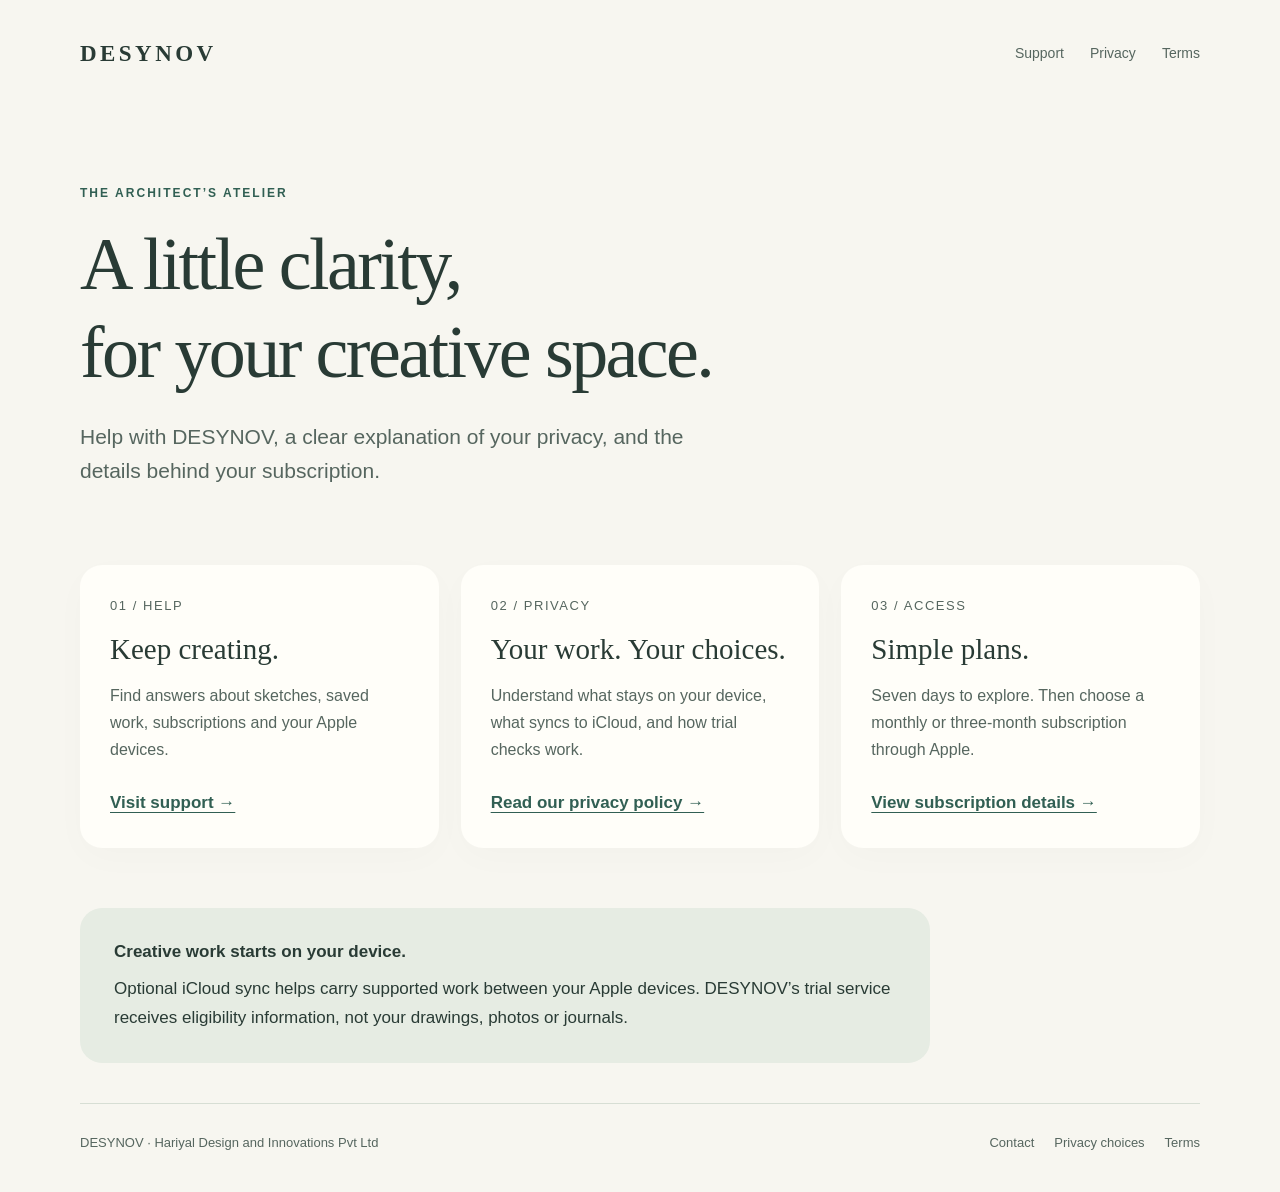
==== index.html @ f37a8d67 "Publish DESYNOV privacy, support and subscription pages" ====
<!doctype html>
<html lang="en"><head><meta charset="utf-8"><meta name="viewport" content="width=device-width,initial-scale=1"><meta name="description" content="DESYNOV support, privacy information and subscription guidance for your creative workspace."><meta name="referrer" content="strict-origin-when-cross-origin"><title>DESYNOV — Support &amp; Privacy</title><link rel="stylesheet" href="styles.css"></head>
<body><a class="skip" href="#main">Skip to content</a><div class="wrap">
<header class="header"><a class="brand" href="index.html" aria-label="DESYNOV home">DESYNOV</a><nav aria-label="Main navigation"><a href="support.html">Support</a><a href="privacy.html">Privacy</a><a href="terms.html">Terms</a></nav></header>
<main id="main"><section class="hero"><p class="eyebrow">The architect’s atelier</p><h1>A little clarity,<br>for your creative space.</h1><p class="lead">Help with DESYNOV, a clear explanation of your privacy, and the details behind your subscription.</p></section>
<div class="grid"><section class="card"><span class="number" aria-hidden="true">01 / HELP</span><h2>Keep creating.</h2><p>Find answers about sketches, saved work, subscriptions and your Apple devices.</p><a href="support.html">Visit support →</a></section><section class="card"><span class="number" aria-hidden="true">02 / PRIVACY</span><h2>Your work. Your choices.</h2><p>Understand what stays on your device, what syncs to iCloud, and how trial checks work.</p><a href="privacy.html">Read our privacy policy →</a></section><section class="card"><span class="number" aria-hidden="true">03 / ACCESS</span><h2>Simple plans.</h2><p>Seven days to explore. Then choose a monthly or three-month subscription through Apple.</p><a href="terms.html">View subscription details →</a></section></div>
<aside class="note"><strong>Creative work starts on your device.</strong><p>Optional iCloud sync helps carry supported work between your Apple devices. DESYNOV’s trial service receives eligibility information, not your drawings, photos or journals.</p></aside></main>
<footer class="footer"><p>DESYNOV · <span data-owner>Hariyal Design and Innovations Pvt Ltd</span></p><nav aria-label="Footer"><a href="support.html">Contact</a><a href="privacy.html#choices">Privacy choices</a><a href="terms.html">Terms</a></nav></footer></div></body></html>
---- styles.css ----
:root{color-scheme:light;--paper:#f7f6f0;--ink:#293b35;--muted:#56665f;--sage:#e6ece3;--accent:#315f53;--line:#d7ded4;--white:#fffef9}
*{box-sizing:border-box}html{scroll-padding-top:2rem}body{margin:0;background:var(--paper);color:var(--ink);font:17px/1.7 -apple-system,BlinkMacSystemFont,"Segoe UI",sans-serif;-webkit-font-smoothing:antialiased}a{color:var(--accent);text-underline-offset:.22em}a:hover{text-decoration-thickness:2px}a:focus-visible,summary:focus-visible{outline:3px solid var(--accent);outline-offset:5px;border-radius:3px}.skip{position:absolute;left:1rem;top:-6rem;background:var(--white);padding:.7rem 1rem;z-index:2}.skip:focus{top:1rem}.wrap{width:min(1120px,calc(100% - 64px));margin-inline:auto}.header{display:flex;justify-content:space-between;gap:24px;align-items:center;padding:34px 0}.brand{font-family:Georgia,serif;letter-spacing:.15em;font-size:23px;font-weight:bold;text-decoration:none;color:var(--ink)}nav{display:flex;gap:26px;flex-wrap:wrap}nav a{font-size:14px;text-decoration:none;color:var(--muted)}nav a[aria-current=page]{color:var(--ink);text-decoration:underline}h1,h2,h3{line-height:1.18;text-wrap:balance}h1,h2{font-family:Georgia,"Times New Roman",serif;font-weight:normal}h1{font-size:clamp(40px,6vw,74px);letter-spacing:-.035em;margin:18px 0 24px;max-width:850px}h2{font-size:30px;margin:42px 0 14px}h3{font-size:18px;margin:0 0 12px}.eyebrow{text-transform:uppercase;letter-spacing:.17em;font-size:12px;font-weight:650;color:var(--accent);margin:0}.lead{font-size:21px;line-height:1.6;max-width:650px;color:var(--muted);margin:0}.hero{padding:76px 0 60px}.hero.compact{padding:54px 0 42px}.date{font-size:14px;color:var(--muted);margin:20px 0 0}.grid{display:grid;grid-template-columns:repeat(3,1fr);gap:22px;margin:18px 0 60px}.card{background:var(--white);padding:30px;border-radius:22px;box-shadow:0 10px 36px #293b3505;display:flex;flex-direction:column;align-items:flex-start}.card h2{font-size:29px;margin:15px 0}.card p{color:var(--muted);font-size:16px;margin:0 0 26px}.card>a{margin-top:auto;font-weight:600}.number{font-size:13px;letter-spacing:.12em;color:var(--muted)}.note{background:var(--sage);border-radius:22px;padding:30px 34px;max-width:850px;margin:0 0 40px}.note p{margin:0}.note strong{display:block;margin-bottom:8px}.document{display:grid;grid-template-columns:210px minmax(0,750px);gap:64px;padding-bottom:60px}.contents{font-size:14px;align-self:start;position:sticky;top:24px}.contents p{font-weight:650;margin:0 0 14px}.contents a{display:block;margin-bottom:12px;color:var(--muted);text-decoration:none}.contents a:hover{text-decoration:underline}.prose{min-width:0}.prose>section:first-child h2{margin-top:0}.prose p{margin:0 0 20px}.prose li{margin-bottom:10px}.prose ul,.prose ol{padding-left:24px}.prose a{overflow-wrap:anywhere}.prose .note{padding:24px 28px}.email{font-weight:600;overflow-wrap:anywhere}.pill{display:inline-block;text-decoration:none;background:var(--accent);color:white;padding:11px 20px;border-radius:30px;font-size:15px;font-weight:600}.faq{max-width:820px;padding-bottom:50px}.faq details{border-top:1px solid var(--line);padding:22px 0}.faq summary{font-size:19px;font-weight:600;cursor:pointer;padding-right:8px}.faq details p{color:var(--muted);margin:15px 0 0}.footer{border-top:1px solid var(--line);padding:28px 0 38px;display:flex;gap:24px;justify-content:space-between;align-items:flex-start;font-size:13px;color:var(--muted)}.footer p{margin:0}.footer nav{gap:20px}.footer nav a{font-size:13px}.contact{margin:0 0 44px;padding:32px;background:var(--sage);border-radius:24px;max-width:820px}.contact h2{margin:0 0 14px}.contact p{margin:0 0 14px}.small{font-size:14px;color:var(--muted)}.draft{background:#fff0d8;padding:12px 24px;font-size:14px;text-align:center}
@media(max-width:760px){.wrap{width:calc(100% - 36px)}.header{align-items:flex-start;padding:24px 0;gap:20px;flex-direction:column}.header nav{gap:24px}.hero,.hero.compact{padding:36px 0}.lead{font-size:19px}.grid{grid-template-columns:1fr;gap:16px;margin-bottom:38px}.card{padding:26px}.document{display:block;padding-bottom:30px}.contents{position:static;display:flex;flex-wrap:wrap;column-gap:18px;row-gap:8px;margin-bottom:36px}.contents p{width:100%;margin-bottom:4px}.contents a{margin:0}.note,.contact{padding:24px}.footer{flex-direction:column;gap:16px}h2{font-size:27px}}
@media(prefers-reduced-motion:reduce){html{scroll-behavior:auto}}@media print{.header,.contents,.footer,.skip,.draft{display:none}.wrap{width:100%}.document{display:block}.hero,.hero.compact{padding:0 0 24px}body{font-size:11pt;background:white;color:black}h1{font-size:32pt}h2{break-after:avoid}.note{background:none;padding:0}a{color:inherit}}
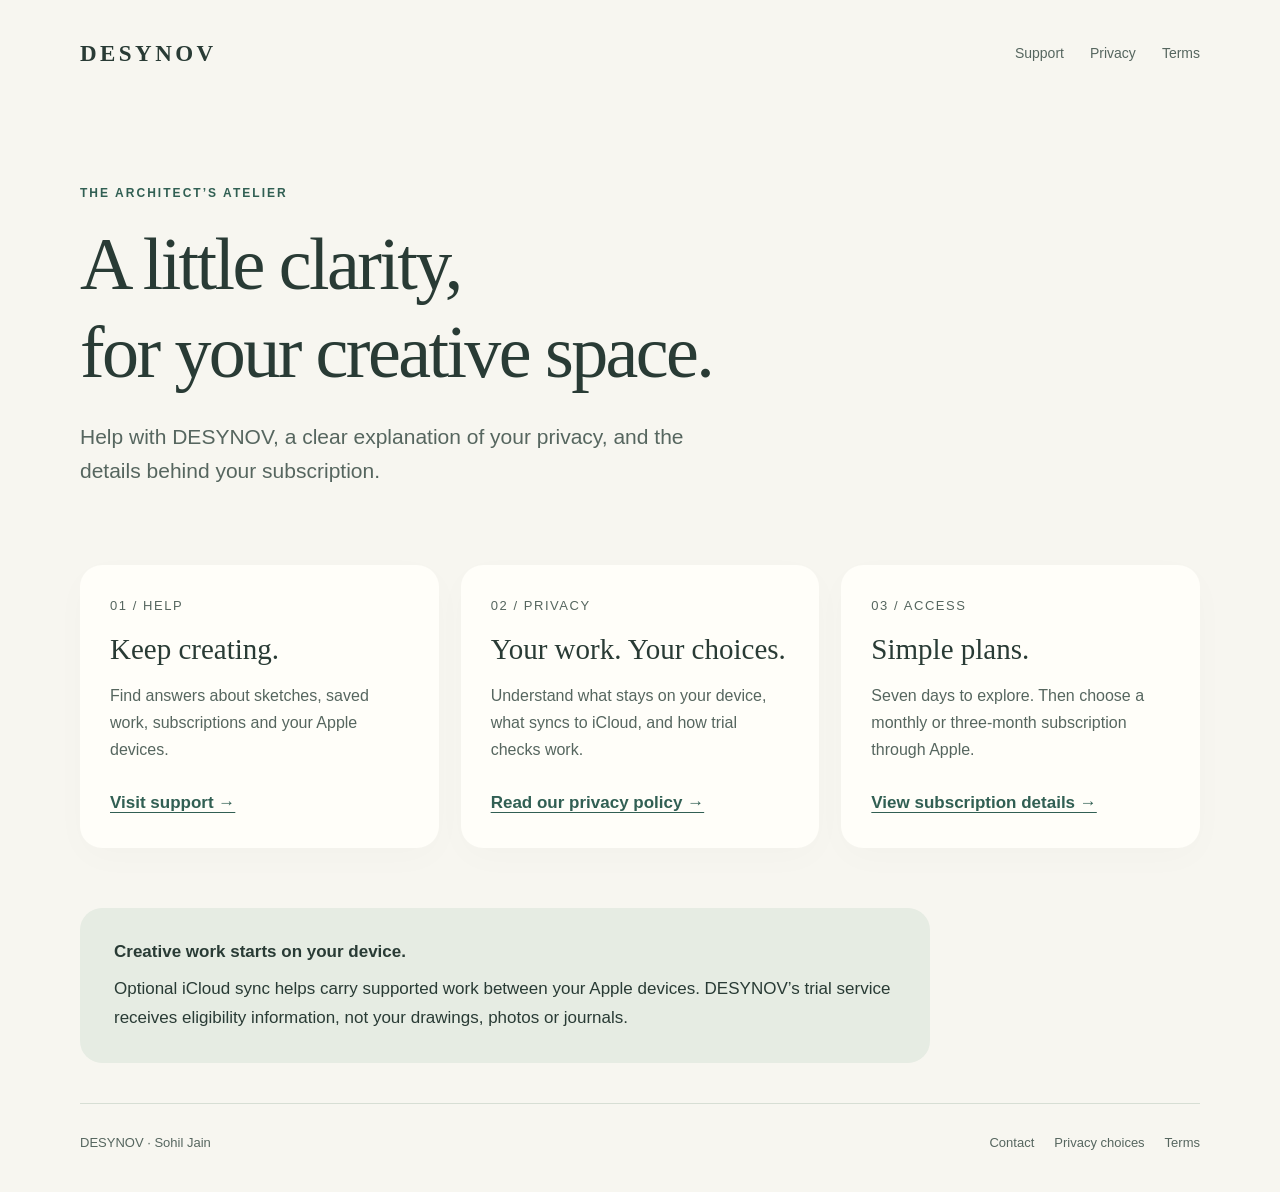
==== commit e7fd9438: "Show Sohil Jain as DESYNOV publisher" ====
--- a/index.html
+++ b/index.html
@@ -5,4 +5,4 @@
 <main id="main"><section class="hero"><p class="eyebrow">The architect’s atelier</p><h1>A little clarity,<br>for your creative space.</h1><p class="lead">Help with DESYNOV, a clear explanation of your privacy, and the details behind your subscription.</p></section>
 <div class="grid"><section class="card"><span class="number" aria-hidden="true">01 / HELP</span><h2>Keep creating.</h2><p>Find answers about sketches, saved work, subscriptions and your Apple devices.</p><a href="support.html">Visit support →</a></section><section class="card"><span class="number" aria-hidden="true">02 / PRIVACY</span><h2>Your work. Your choices.</h2><p>Understand what stays on your device, what syncs to iCloud, and how trial checks work.</p><a href="privacy.html">Read our privacy policy →</a></section><section class="card"><span class="number" aria-hidden="true">03 / ACCESS</span><h2>Simple plans.</h2><p>Seven days to explore. Then choose a monthly or three-month subscription through Apple.</p><a href="terms.html">View subscription details →</a></section></div>
 <aside class="note"><strong>Creative work starts on your device.</strong><p>Optional iCloud sync helps carry supported work between your Apple devices. DESYNOV’s trial service receives eligibility information, not your drawings, photos or journals.</p></aside></main>
-<footer class="footer"><p>DESYNOV · <span data-owner>Hariyal Design and Innovations Pvt Ltd</span></p><nav aria-label="Footer"><a href="support.html">Contact</a><a href="privacy.html#choices">Privacy choices</a><a href="terms.html">Terms</a></nav></footer></div></body></html>
+<footer class="footer"><p>DESYNOV · <span data-owner>Sohil Jain</span></p><nav aria-label="Footer"><a href="support.html">Contact</a><a href="privacy.html#choices">Privacy choices</a><a href="terms.html">Terms</a></nav></footer></div></body></html>
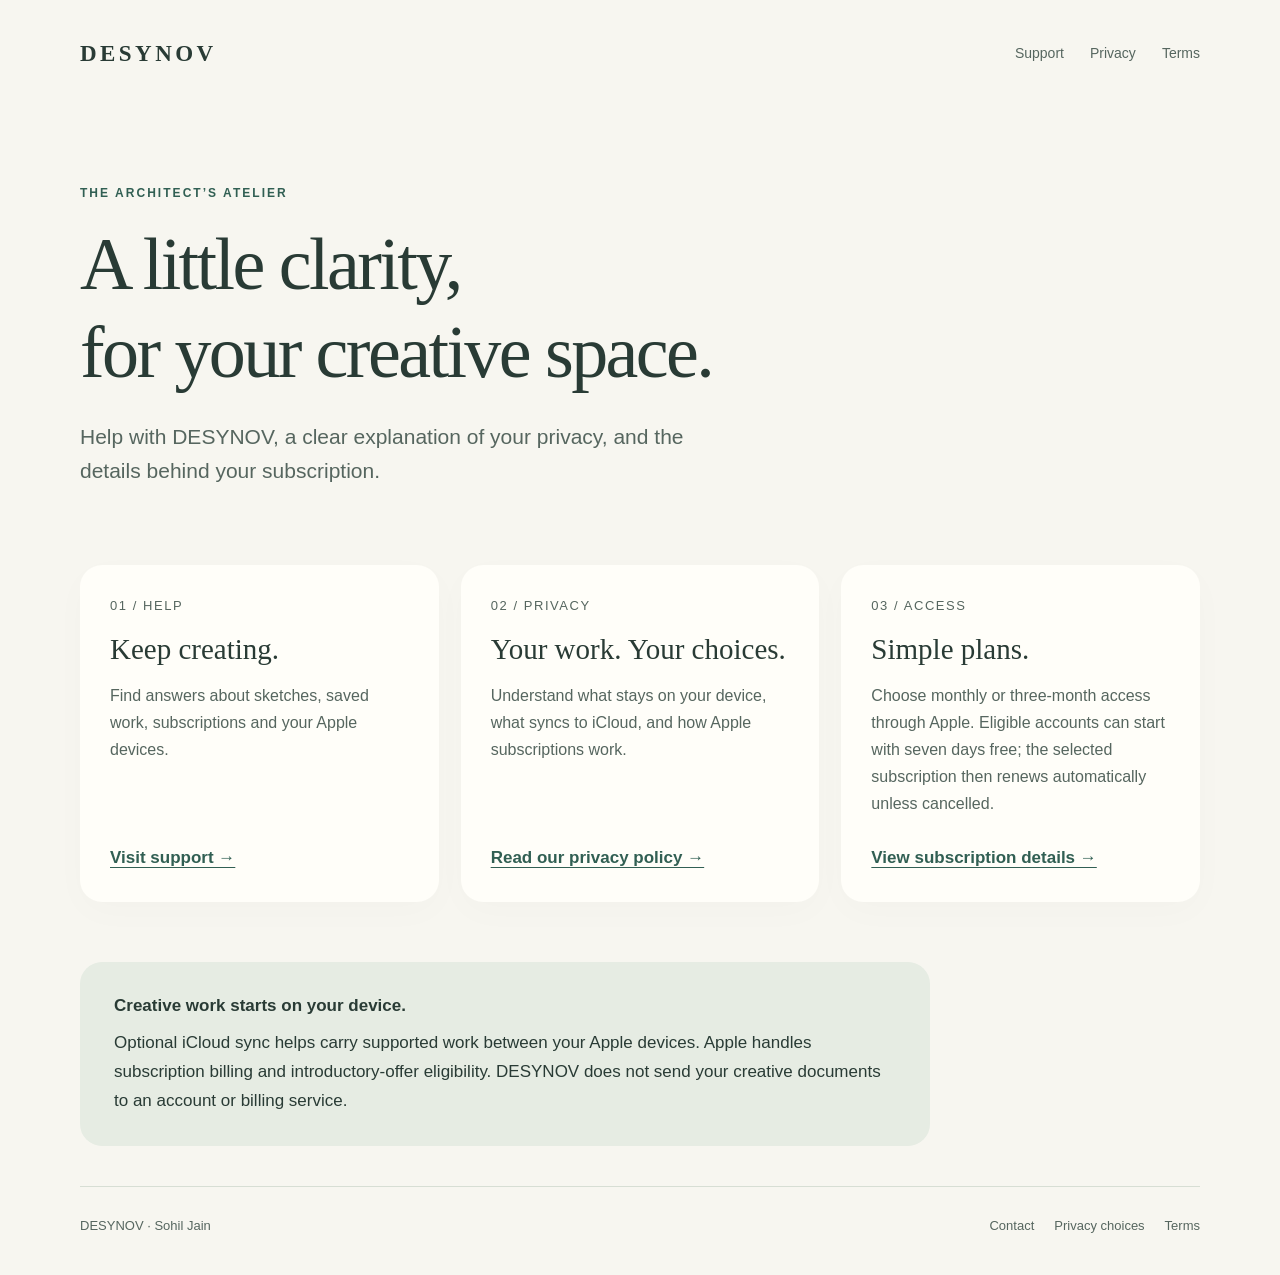
==== commit 31b67c32: "Explain Apple introductory trials and updated subscription privacy" ====
--- a/index.html
+++ b/index.html
@@ -3,6 +3,6 @@
 <body><a class="skip" href="#main">Skip to content</a><div class="wrap">
 <header class="header"><a class="brand" href="index.html" aria-label="DESYNOV home">DESYNOV</a><nav aria-label="Main navigation"><a href="support.html">Support</a><a href="privacy.html">Privacy</a><a href="terms.html">Terms</a></nav></header>
 <main id="main"><section class="hero"><p class="eyebrow">The architect’s atelier</p><h1>A little clarity,<br>for your creative space.</h1><p class="lead">Help with DESYNOV, a clear explanation of your privacy, and the details behind your subscription.</p></section>
-<div class="grid"><section class="card"><span class="number" aria-hidden="true">01 / HELP</span><h2>Keep creating.</h2><p>Find answers about sketches, saved work, subscriptions and your Apple devices.</p><a href="support.html">Visit support →</a></section><section class="card"><span class="number" aria-hidden="true">02 / PRIVACY</span><h2>Your work. Your choices.</h2><p>Understand what stays on your device, what syncs to iCloud, and how trial checks work.</p><a href="privacy.html">Read our privacy policy →</a></section><section class="card"><span class="number" aria-hidden="true">03 / ACCESS</span><h2>Simple plans.</h2><p>Seven days to explore. Then choose a monthly or three-month subscription through Apple.</p><a href="terms.html">View subscription details →</a></section></div>
-<aside class="note"><strong>Creative work starts on your device.</strong><p>Optional iCloud sync helps carry supported work between your Apple devices. DESYNOV’s trial service receives eligibility information, not your drawings, photos or journals.</p></aside></main>
+<div class="grid"><section class="card"><span class="number" aria-hidden="true">01 / HELP</span><h2>Keep creating.</h2><p>Find answers about sketches, saved work, subscriptions and your Apple devices.</p><a href="support.html">Visit support →</a></section><section class="card"><span class="number" aria-hidden="true">02 / PRIVACY</span><h2>Your work. Your choices.</h2><p>Understand what stays on your device, what syncs to iCloud, and how Apple subscriptions work.</p><a href="privacy.html">Read our privacy policy →</a></section><section class="card"><span class="number" aria-hidden="true">03 / ACCESS</span><h2>Simple plans.</h2><p>Choose monthly or three-month access through Apple. Eligible accounts can start with seven days free; the selected subscription then renews automatically unless cancelled.</p><a href="terms.html">View subscription details →</a></section></div>
+<aside class="note"><strong>Creative work starts on your device.</strong><p>Optional iCloud sync helps carry supported work between your Apple devices. Apple handles subscription billing and introductory-offer eligibility. DESYNOV does not send your creative documents to an account or billing service.</p></aside></main>
 <footer class="footer"><p>DESYNOV · <span data-owner>Sohil Jain</span></p><nav aria-label="Footer"><a href="support.html">Contact</a><a href="privacy.html#choices">Privacy choices</a><a href="terms.html">Terms</a></nav></footer></div></body></html>
